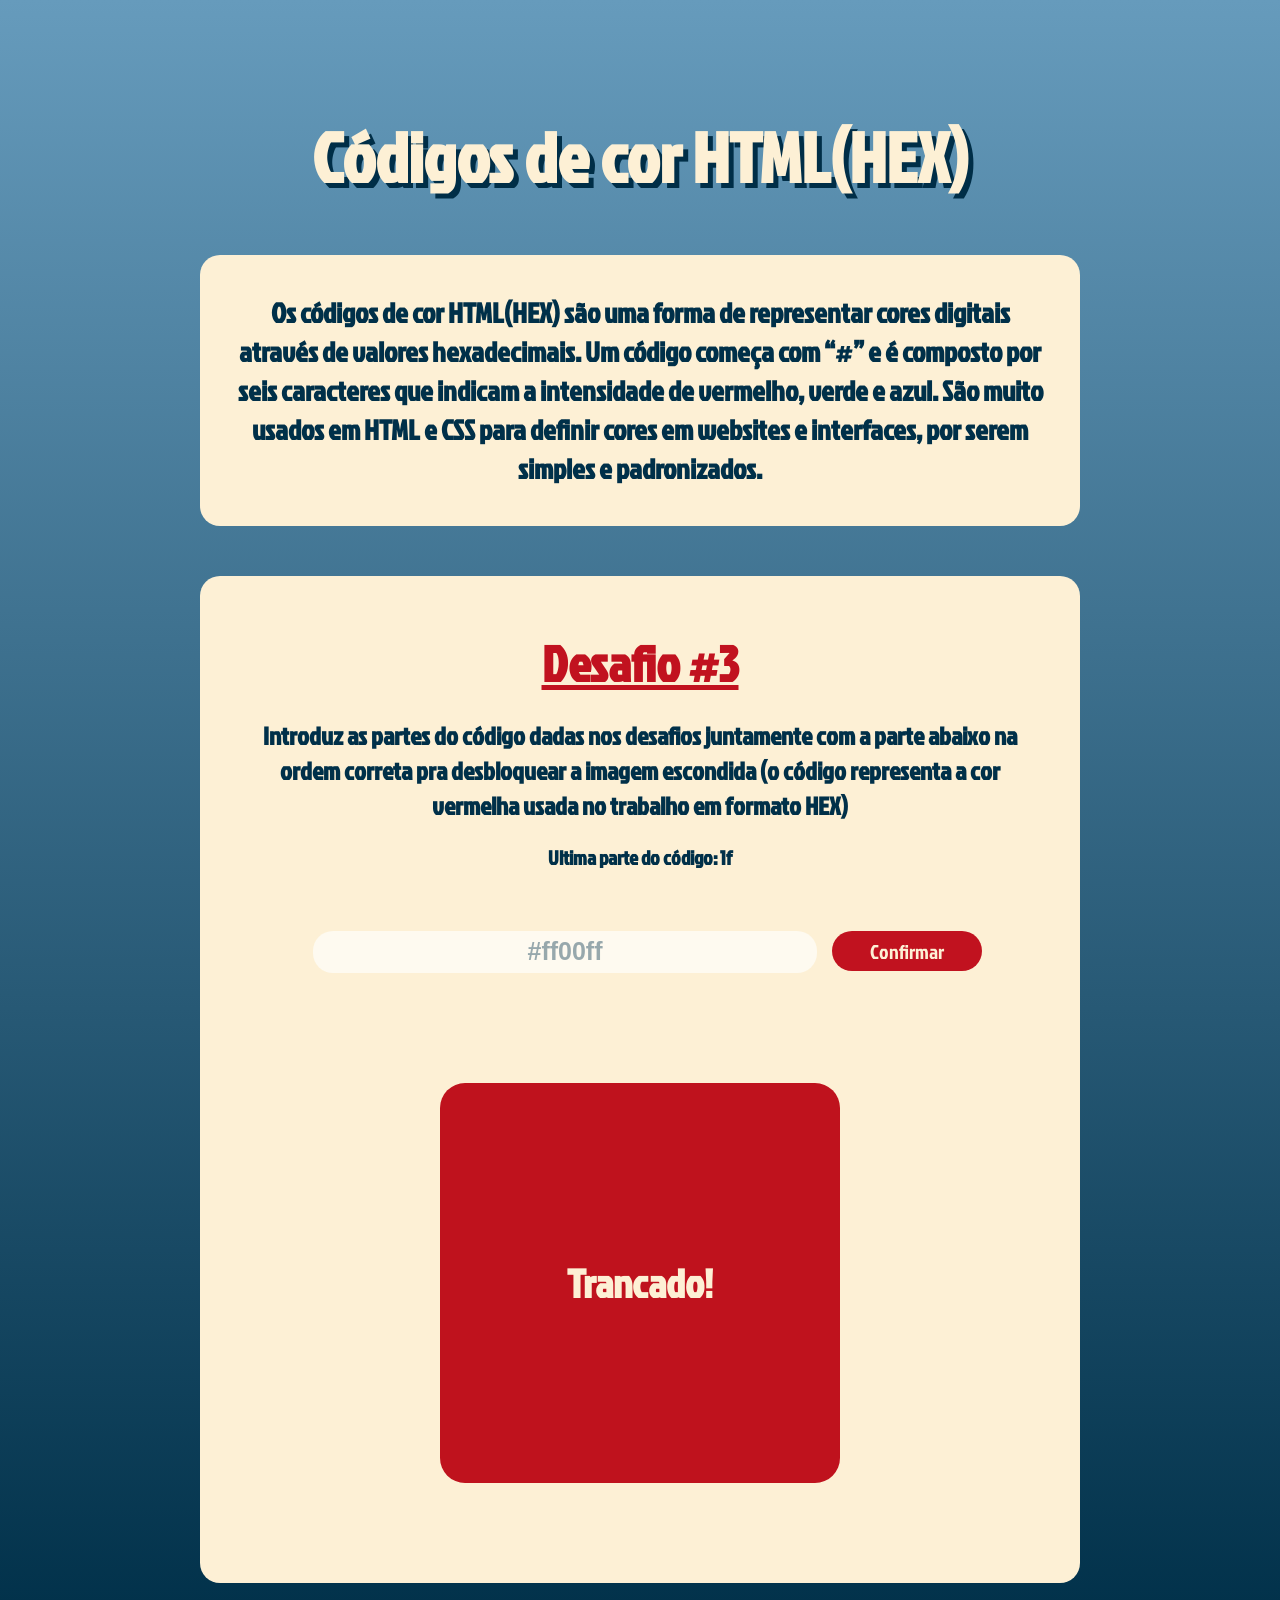
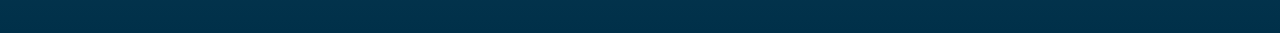
==== src/pages/Códigos de cor HTML(HEX)/hex.html @ a0bc557e "Initial commit" ====
<!DOCTYPE html>
<html lang="pt-PT">
<head>
    <meta charset="UTF-8">
    <meta name="viewport" content="width=device-width, initial-scale=1.0">
    <title>Códigos HEX</title>
    <link rel="stylesheet" href="style.css">

    <link rel="preconnect" href="https://fonts.googleapis.com">
    <link rel="preconnect" href="https://fonts.gstatic.com" crossorigin>
    <link href="https://fonts.googleapis.com/css2?family=Jockey+One&display=swap" rel="stylesheet">

</head>
<body>

    <div id="header">
        <h1 id="main-title">Códigos de cor HTML(HEX)</h1>
    </div>

    <div class="info">
        <h3>Os códigos de cor HTML(HEX) são uma forma de representar cores digitais através de valores hexadecimais. Um código começa com “#” e é composto por seis caracteres que indicam a intensidade de vermelho, verde e azul. São muito usados em HTML e CSS para definir cores em websites e interfaces, por serem simples e padronizados.</h3>
    </div>

    <div id="challenge-container">
        <h2 id="desafio3">Desafio #3</h2>
        <h3 id="desafio-info">Introduz as partes do código dadas nos desafios juntamente com a parte abaixo na ordem correta pra desbloquear a imagem escondida (o código representa a cor vermelha usada no trabalho em formato HEX)</h3>
        <h3 id="code-part">Ultima parte do código: 1f</h3>

        <div id="bar-and-button">
            <div id="input">
                <input type="text" placeholder="#ff00ff" id="code-input">
                <button onclick="confirmInput()">Confirmar</button>
            </div>
        </div>
        
        <h1 id="feedback"></h1>
        <div id="image">Trancado!</div>

    </div>

    
    <script src="hex.js"></script>
</body>
</html>
---- src/pages/Códigos de cor HTML(HEX)/style.css ----
html, body {
    margin: 0;
    min-height: 100vh;
}

body {
    background: linear-gradient(to bottom, #669bbc, #003049);
    color: #fdf0d5;
    text-align: center;
    font-family: 'Jockey One', sans-serif;
}

#header {
    text-align: center;
    display: flex;
    flex-direction: column;
    align-items: center;
    justify-content: center;
    margin-top: 60px;
    text-shadow: 5px 5px 0px  rgb(0, 46, 71);
}

#main-title {
    font-size: 70px;
    margin-bottom: 0px;
}

.info {
    margin: 50px 200px 0 200px;
    display: flex;
    flex-direction: column;
    align-items: center;
    background-color: #fdf0d5;
    border-radius: 20px;
    color: #003049;
    padding: 10px 30px;
    font-size: 1.5rem;
}

#challenge-container {
    margin: 50px 200px 50px 200px;
    display: flex;
    flex-direction: column;
    align-items: center;
    background-color: #fdf0d5;
    border-radius: 20px;
    color: #003049;
    padding: 10px 30px;
}

#desafio3 {
    font-size: 50px;
    margin-bottom: 20px;
    color: #c1121f;
    text-decoration: underline;
}

#desafio-info {
    margin: 0 15px;
    font-size: 25px;
}

#code-part {
    font-size: 20px;
}

#input {
    display: flex;
    margin: 40px auto 20px auto;
}

#code-input {
    margin: auto 15px;
    width: 500px;
    height: 40px;
    text-align: center;
    font-size: 25px;
    font-weight: 1000;
    border: none;
    border-radius: 20px;
    background-color: hsl(40, 91%, 97%);
    color: #003049;
    transition: all 0.3s ease;
}

#code-input:focus{
    outline: none;
}

#code-input:hover{
    transition: transform 0.3s ease-in-out;
    transform: scale(1.03);
}

#code-input::placeholder {
    color: #003049;
    font-weight: bold;
    opacity: 0.4;
}

button {
    width: 150px;
    height: 40px;
    border: none;
    border-radius: 20px;
    background-color: #c1121f;
    color: #fdf0d5;
    font: inherit;
    font-size: 20px;
    transition: all 0.3s ease;
}

button:hover {
    background-color: hsl(356, 83%, 31%);
    transform: scale(1.15);
    transition: transform 0.3s ease-in-out;
}

button:active{
    background-color: hsl(356, 83%, 21%);
}

#feedback {
    margin: 0px auto 0px auto;
    font-size: 40px;
}

#image {
    display: flex;
    transition: all 0.2s ease;
    margin: 90px 10px;
    width: 400px;
    height: 400px;
    border-radius: 25px;
    background-size: cover;
    justify-content: center;
    align-items: center;
    font-weight: bold;
    font-size: 40px;
    color: #fdf0d5;
    background-size: cover;
    background-repeat: no-repeat ;
    background: hsl(356, 83%, 41%);
}

#image:hover {
    transform: scale(1.10);
    transition: transform 0.2s ease-in-out;
}
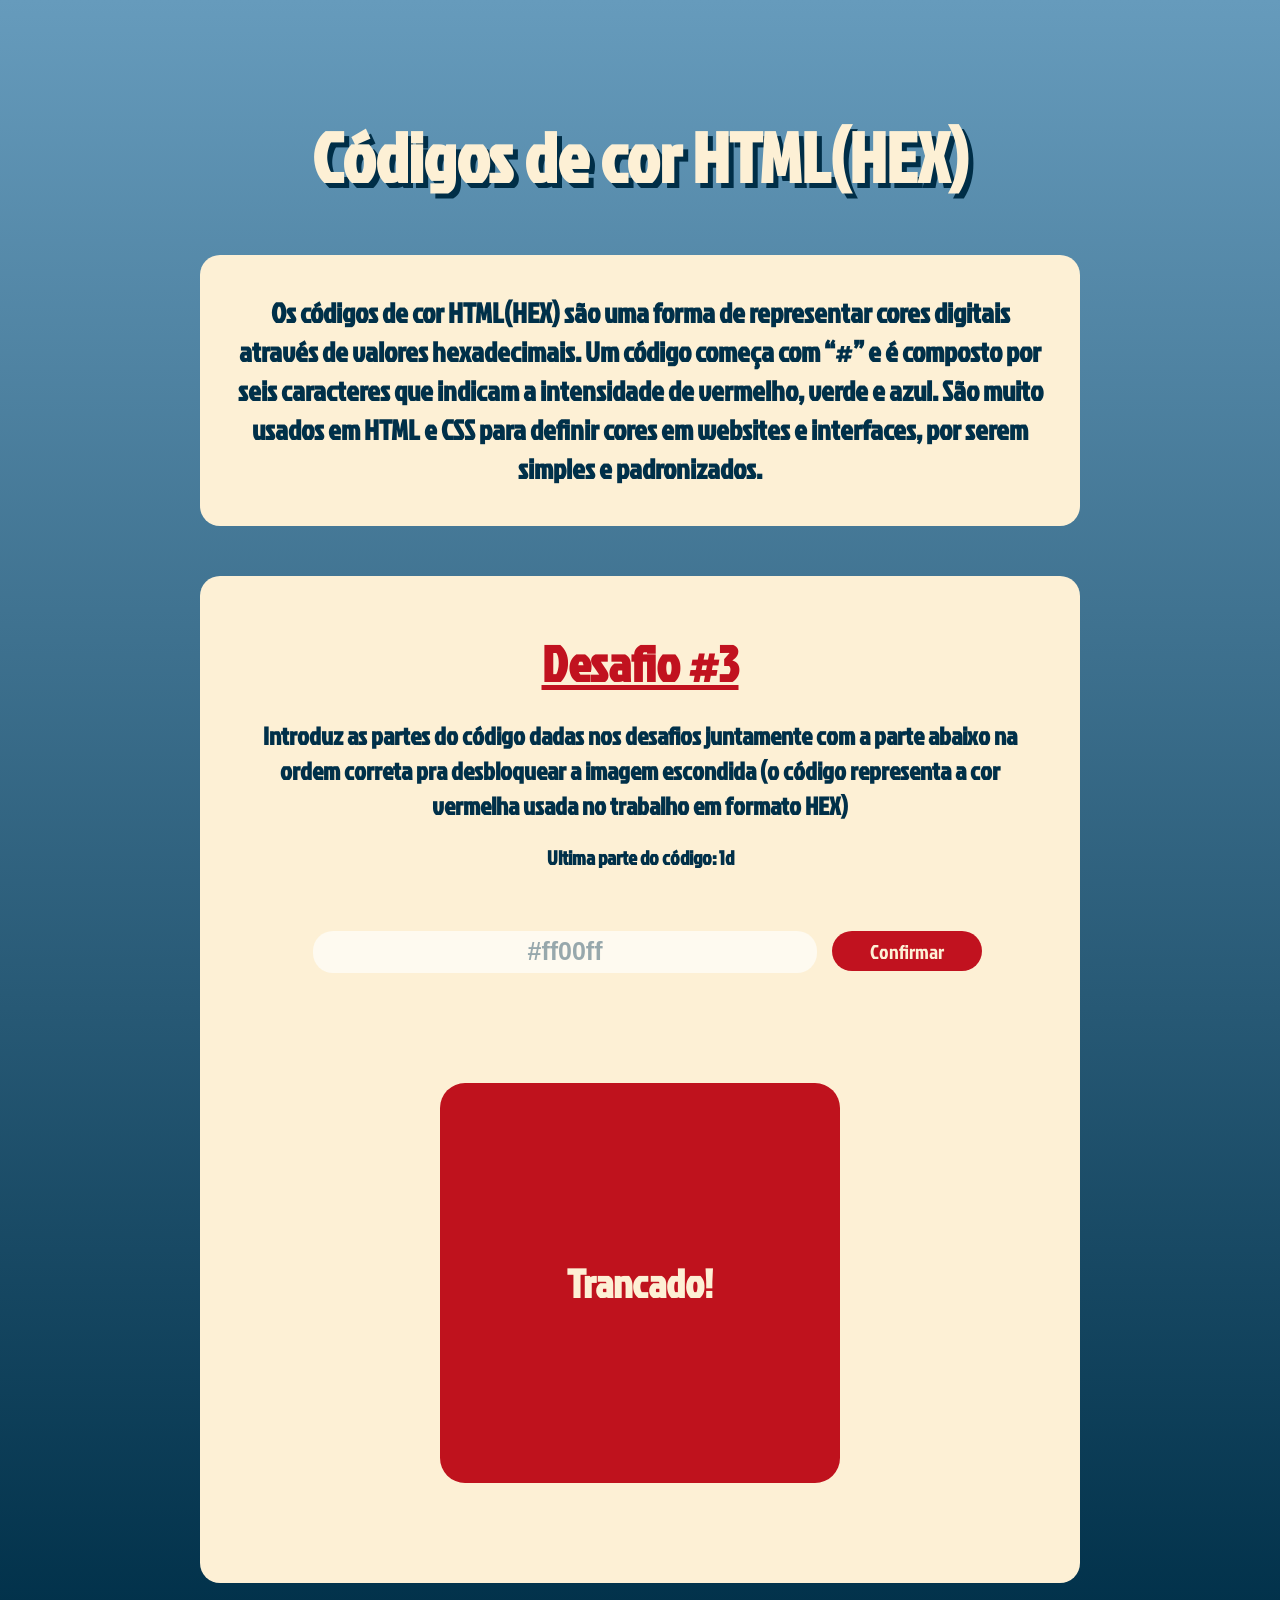
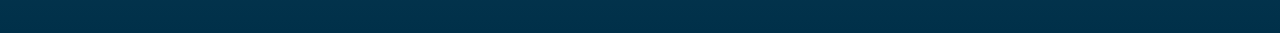
==== commit e45ca0d8: "final changes" ====
--- a/src/pages/Códigos de cor HTML(HEX)/hex.html
+++ b/src/pages/Códigos de cor HTML(HEX)/hex.html
@@ -24,7 +24,7 @@
     <div id="challenge-container">
         <h2 id="desafio3">Desafio #3</h2>
         <h3 id="desafio-info">Introduz as partes do código dadas nos desafios juntamente com a parte abaixo na ordem correta pra desbloquear a imagem escondida (o código representa a cor vermelha usada no trabalho em formato HEX)</h3>
-        <h3 id="code-part">Ultima parte do código: 1f</h3>
+        <h3 id="code-part">Ultima parte do código: 1d</h3>
 
         <div id="bar-and-button">
             <div id="input">
